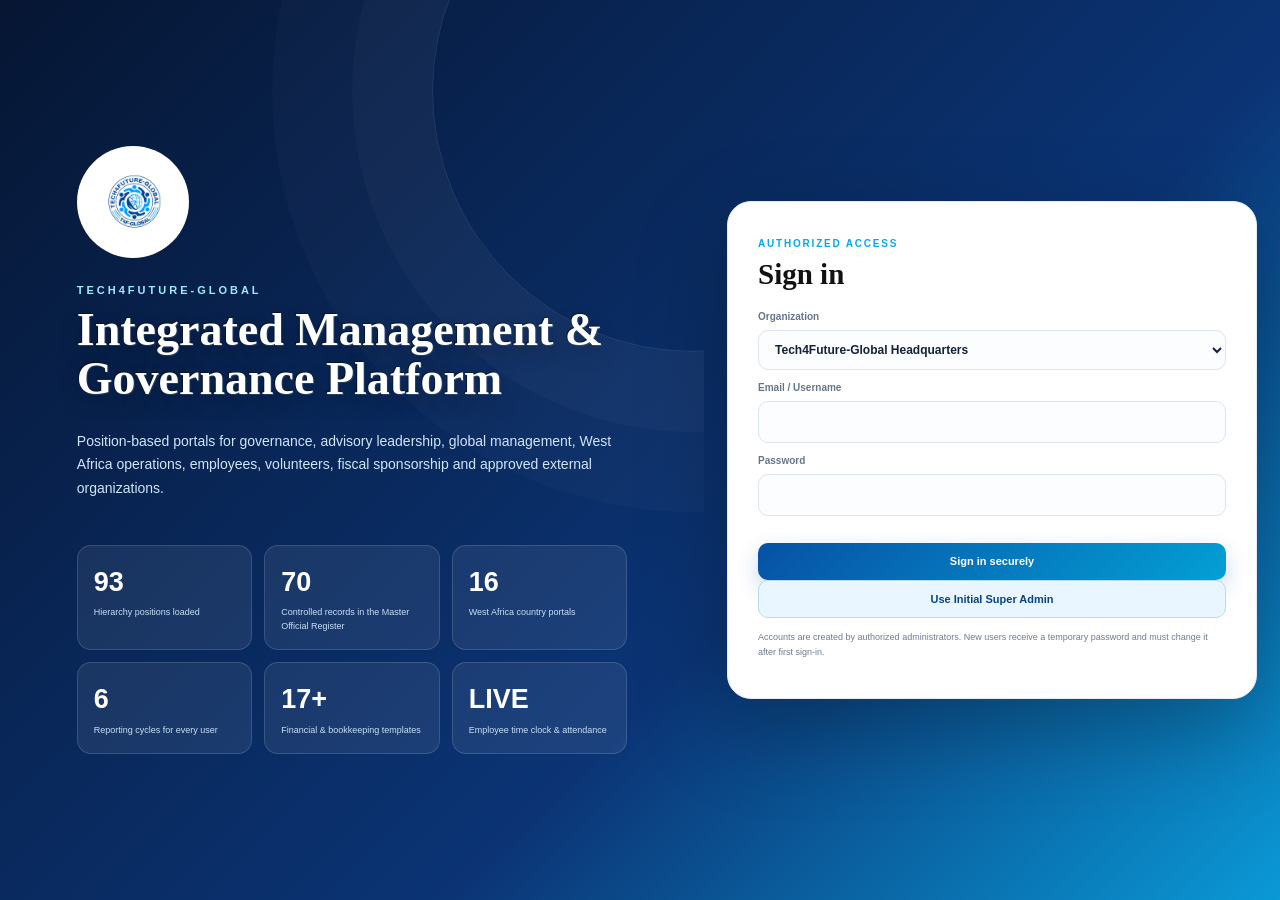
==== index.html @ c0409a8e "initial commit" ====
<!doctype html>
<html lang="en">
<head>
<meta charset="utf-8">
<meta name="viewport" content="width=device-width,initial-scale=1">
<title>Tech4Future-Global Management System V12</title>
<link rel="stylesheet" href="styles.css">
</head>
<body>
<section id="setupScreen" class="setup-screen hidden">
  <div class="setup-brand">
    <img src="assets/t4f-global-logo.jpg" alt="Tech4Future-Global logo">
    <span>TECH4FUTURE-GLOBAL</span>
    <h1>Management Platform Setup</h1>
    <p>Create the first Platform Super Administrator. No demo users, passwords, donors, sponsors, partners, board members, advisors, or employee records are preloaded.</p>
  </div>
  <form id="setupForm" class="setup-card">
    <span class="eyebrow">FIRST-TIME SECURE SETUP</span>
    <h2>Create Platform Super Administrator</h2>
    <label>Full name<input id="setupName" required></label>
    <label>Email address<input id="setupEmail" type="email" required></label>
    <label>Assigned hierarchy position<select id="setupPosition" required></select></label>
    <label>Initial password<input id="setupPassword" type="password" minlength="8" maxlength="8" required></label>
    <label>Confirm password<input id="setupConfirm" type="password" minlength="8" maxlength="8" required></label>
    <div id="setupError" class="form-error"></div>
    <button class="btn primary full">Create Platform Administrator</button>
    <small>This local prototype stores credentials in the browser. Production deployment must replace this with server-side authentication, hashed passwords, MFA, secure invitations and audit logging.</small>
  </form>
</section>

<section id="loginScreen" class="login-screen hidden">
  <div class="login-visual">
    <img src="assets/t4f-global-logo.jpg" alt="Tech4Future-Global logo">
    <span>TECH4FUTURE-GLOBAL</span>
    <h1>Integrated Management & Governance Platform</h1>
    <p>Position-based portals for governance, advisory leadership, global management, West Africa operations, employees, volunteers, fiscal sponsorship and approved external organizations.</p>
    <div class="login-features">
      <div><b>93</b><span>Hierarchy positions loaded</span></div>
      <div><b>70</b><span>Controlled records in the Master Official Register</span></div>
      <div><b>16</b><span>West Africa country portals</span></div>
      <div><b>6</b><span>Reporting cycles for every user</span></div>
      <div><b>17+</b><span>Financial & bookkeeping templates</span></div>
      <div><b>LIVE</b><span>Employee time clock & attendance</span></div>
    </div>
  </div>
  <form id="loginForm" class="login-card">
    <span class="eyebrow">AUTHORIZED ACCESS</span>
    <h2>Sign in</h2>
    <label>Organization<select id="loginOrg" required></select></label>
    <label>Email / Username<input id="loginEmail" required autocomplete="username"></label>
    <label>Password<input id="loginPassword" required type="password" autocomplete="current-password"></label>
    <div id="loginError" class="form-error"></div>
    <button class="btn primary full">Sign in securely</button><button class="btn secondary full" type="button" onclick="fillInitialAdminLogin()">Use Initial Super Admin</button>
    <p class="login-help">Accounts are created by authorized administrators. New users receive a temporary password and must change it after first sign-in.</p>
  </form>
</section>

<div id="portalShell" class="portal hidden">
  <aside class="sidebar">
    <div class="sidebar-brand"><img src="assets/t4f-global-logo.jpg"><div><b>T4F-Global</b><span>Management Platform V12</span></div></div>
    <div class="org-session"><span id="orgTypeLabel">ORGANIZATION</span><b id="orgNameLabel"></b><small id="positionLabel"></small></div>
    <nav id="sideNav"></nav>
    <div class="sidebar-profile">
      <div id="sidebarAvatar" class="sidebar-avatar">U</div>
      <div><b id="sidebarName"></b><small id="sidebarEmail"></small></div>
      <button id="logoutBtn">Sign out</button>
    </div>
  </aside>
  <main class="main">
    <header class="topbar">
      <div><span id="pageKicker">PORTAL</span><h1 id="pageTitle">Dashboard</h1></div>
      <div class="top-actions">
        <label id="orgSwitchWrap" class="org-switch hidden">Viewing<select id="orgSwitch"></select></label>
        <label class="search"><span>⌕</span><input id="globalSearch" placeholder="Search portal"></label>
        <button id="profileButton" class="top-profile"><span id="topAvatar">U</span><small>My Profile</small></button>
      </div>
    </header>
    <section id="content" class="content"></section>
  </main>
</div>

<div id="modal" class="modal-backdrop"><div class="modal"><div class="modal-head"><div><span class="eyebrow" id="modalKicker">MANAGEMENT</span><h2 id="modalTitle"></h2></div><button id="modalClose" class="close">×</button></div><div id="modalBody"></div></div></div>
<div id="toast" class="toast"></div>
<script src="hierarchy-data.js"></script>
<script src="api-client.js"></script>
<script src="app.js"></script>
</body>
</html>
---- styles.css ----
:root{--navy:#071a3d;--navy2:#0b2e68;--blue:#0b4fa3;--cyan:#08a7e8;--ink:#13213b;--muted:#6d7b90;--line:#dce5ef;--bg:#f5f8fc;--white:#fff;--green:#147b56;--greenbg:#e9f8f1;--amber:#a86b05;--amberbg:#fff5df;--red:#b53a49;--redbg:#fff0f2;--violet:#6758c9;--violetbg:#f1efff;--shadow:0 18px 55px rgba(7,26,61,.12);--radius:18px}
*{box-sizing:border-box}body{margin:0;min-height:100vh;background:var(--bg);color:var(--ink);font-family:Inter,ui-sans-serif,system-ui,-apple-system,"Segoe UI",Arial,sans-serif}button,input,select,textarea{font:inherit}.hidden{display:none!important}.eyebrow{font-size:10px;font-weight:900;letter-spacing:1.8px;color:var(--cyan)}.btn{border:1px solid var(--line);background:#fff;color:var(--ink);border-radius:10px;padding:10px 14px;font-size:11px;font-weight:800;cursor:pointer}.btn.primary{border:0;color:#fff;background:linear-gradient(135deg,var(--blue),var(--cyan));box-shadow:0 9px 22px rgba(11,79,163,.22)}.btn.secondary{background:#eff9ff;color:var(--blue);border-color:#cbeafa}.btn.danger{background:var(--redbg);color:var(--red);border-color:#ffd8de}.btn.small{padding:7px 9px;font-size:9px}.btn.full{width:100%}.btn:disabled{opacity:.55;cursor:not-allowed}.form-error{min-height:17px;color:var(--red);font-size:10px;font-weight:700}
.setup-screen,.login-screen{min-height:100vh;display:grid;grid-template-columns:1.1fr .9fr;background:linear-gradient(135deg,#061633,#0b3475 62%,#0a99d6)}.setup-brand,.login-visual{padding:7vh 6vw;color:#fff;display:flex;flex-direction:column;justify-content:center;position:relative;overflow:hidden}.setup-brand:after,.login-visual:after{content:"";position:absolute;width:520px;height:520px;border-radius:50%;border:1px solid rgba(255,255,255,.11);right:-250px;top:-170px;box-shadow:0 0 0 80px rgba(255,255,255,.025),0 0 0 160px rgba(255,255,255,.018)}.setup-brand img,.login-visual img{width:112px;height:112px;border-radius:50%;object-fit:cover;background:#fff;border:5px solid rgba(255,255,255,.15);position:relative;z-index:1}.setup-brand>span,.login-visual>span{font-size:11px;letter-spacing:3px;color:#9feaff;font-weight:900;margin-top:24px;position:relative;z-index:1}.setup-brand h1,.login-visual h1{font:700 46px/1.06 Georgia,serif;max-width:760px;margin:8px 0 12px;text-shadow:1px 1px 0 rgba(255,255,255,.12),-1px -1px 0 rgba(0,0,0,.42),0 8px 22px rgba(0,0,0,.22);position:relative;z-index:1}.setup-brand p,.login-visual p{max-width:720px;font-size:14px;line-height:1.7;color:#d1e5fa;position:relative;z-index:1}.setup-card,.login-card{width:min(560px,92%);background:#fff;align-self:center;justify-self:center;border-radius:24px;padding:30px;box-shadow:0 30px 90px rgba(0,0,0,.28);border:1px solid #e4ebf4}.setup-card h2,.login-card h2{font:700 29px Georgia,serif;margin:5px 0 18px}.setup-card label,.login-card label,.form-grid label{display:block;font-size:10px;font-weight:800;color:#66758b;margin:10px 0}.setup-card input,.login-card input,.login-card select,.form-grid input,.form-grid select,.form-grid textarea{display:block;width:100%;margin-top:6px;border:1px solid var(--line);border-radius:10px;padding:11px 12px;background:#fbfdff;outline:0;font-size:12px;color:var(--ink)}.setup-card input:focus,.login-card input:focus,.login-card select:focus,.form-grid input:focus,.form-grid select:focus,.form-grid textarea:focus{border-color:var(--cyan);box-shadow:0 0 0 3px rgba(8,167,232,.1)}.setup-card small,.login-help{display:block;color:var(--muted);font-size:9px;line-height:1.6;margin-top:12px}.login-features{display:grid;grid-template-columns:repeat(3,1fr);gap:12px;max-width:720px;margin-top:30px;position:relative;z-index:1}.login-features div{border:1px solid rgba(255,255,255,.14);background:rgba(255,255,255,.07);border-radius:14px;padding:16px}.login-features b{display:block;font-size:27px}.login-features span{display:block;font-size:9px;color:#c8dff6;margin-top:4px}
.portal{min-height:100vh}.sidebar{position:fixed;inset:0 auto 0 0;width:278px;background:linear-gradient(180deg,#061633,#0b2f6d);color:#fff;padding:18px 14px;display:flex;flex-direction:column;z-index:10}.sidebar-brand{display:flex;align-items:center;gap:11px;padding:2px 7px 15px;border-bottom:1px solid rgba(255,255,255,.11)}.sidebar-brand img{width:46px;height:46px;border-radius:50%;object-fit:cover;background:#fff}.sidebar-brand b{display:block;font:700 18px Georgia,serif}.sidebar-brand span{display:block;font-size:9px;color:#9ab7dc;letter-spacing:1px;margin-top:2px}.org-session{margin:13px 4px 8px;padding:11px;background:rgba(255,255,255,.06);border:1px solid rgba(255,255,255,.09);border-radius:11px}.org-session span{display:block;font-size:8px;letter-spacing:1.5px;color:#8be4ff;font-weight:900}.org-session b{display:block;font-size:12px;margin-top:5px}.org-session small{display:block;font-size:9px;color:#acc3df;margin-top:3px}.nav-group{font-size:8px;letter-spacing:1.4px;color:#7291b8;margin:14px 9px 5px;font-weight:900}.nav-item{display:flex;align-items:center;gap:9px;width:100%;border:0;background:transparent;color:#c8d8eb;padding:9px 10px;border-radius:10px;text-align:left;font-size:11px;margin:2px 0;cursor:pointer}.nav-item:hover{background:rgba(255,255,255,.06);color:#fff}.nav-item.selected{background:linear-gradient(90deg,rgba(8,167,232,.27),rgba(255,255,255,.06));color:#fff;box-shadow:inset 3px 0 0 var(--cyan)}.nav-icon{width:24px;height:24px;display:grid;place-items:center;border-radius:8px;background:rgba(255,255,255,.06)}#sideNav{overflow:auto;padding-right:2px}.sidebar-profile{margin-top:auto;border-top:1px solid rgba(255,255,255,.11);padding:13px 5px 0;display:grid;grid-template-columns:36px 1fr;gap:8px;align-items:center}.sidebar-avatar{width:36px;height:36px;border-radius:10px;background:#fff;color:var(--blue);display:grid;place-items:center;font-weight:900;font-size:10px;background-size:cover;background-position:center}.sidebar-profile b{display:block;font-size:10px}.sidebar-profile small{display:block;font-size:8px;color:#8facd0;white-space:nowrap;overflow:hidden;text-overflow:ellipsis;max-width:160px}.sidebar-profile button{grid-column:1/-1;border:1px solid rgba(255,255,255,.12);background:rgba(255,255,255,.05);color:#c8d9ed;border-radius:9px;padding:8px;font-size:9px;font-weight:800;cursor:pointer}.main{margin-left:278px;min-height:100vh}.topbar{height:74px;position:sticky;top:0;z-index:8;background:rgba(255,255,255,.94);backdrop-filter:blur(12px);border-bottom:1px solid var(--line);display:flex;align-items:center;justify-content:space-between;padding:0 30px}.topbar>div>span{display:block;font-size:9px;letter-spacing:1.7px;font-weight:900;color:var(--cyan)}.topbar h1{font:700 20px Georgia,serif;margin:3px 0 0}.top-actions{display:flex;align-items:center;gap:9px}.org-switch{display:flex;align-items:center;gap:6px;font-size:9px;color:var(--muted);font-weight:800}.org-switch select{border:1px solid var(--line);border-radius:9px;padding:8px;background:#fff;font-size:10px;max-width:210px}.search{display:flex;align-items:center;gap:7px;border:1px solid var(--line);background:#f6f9fc;border-radius:9px;padding:8px 10px;width:230px}.search input{border:0;outline:0;background:transparent;width:100%;font-size:10px}.top-profile{display:flex;align-items:center;gap:7px;border:1px solid var(--line);background:#fff;border-radius:10px;padding:5px 8px;cursor:pointer}.top-profile span{width:28px;height:28px;border-radius:8px;background:var(--navy);color:#fff;display:grid;place-items:center;background-size:cover;background-position:center;font-size:9px;font-weight:900}.top-profile small{font-size:8px;color:var(--muted)}.content{padding:28px 32px 50px}.banner{position:relative;overflow:hidden;border-radius:22px;background:linear-gradient(135deg,#071a3d,#0b4fa3 68%,#08a7e8);color:#fff;padding:28px 30px;box-shadow:var(--shadow)}.banner:after{content:"";position:absolute;width:310px;height:310px;border:1px solid rgba(255,255,255,.11);border-radius:50%;right:-120px;top:-140px;box-shadow:0 0 0 55px rgba(255,255,255,.024),0 0 0 110px rgba(255,255,255,.018)}.banner .eyebrow{color:#a4ecff}.banner h2{font:700 31px Georgia,serif;margin:5px 0 7px;text-shadow:1px 1px 0 rgba(255,255,255,.12),-1px -1px 0 rgba(0,0,0,.4),0 8px 20px rgba(0,0,0,.24)}.banner p{font-size:11px;line-height:1.7;color:#c8def6;max-width:820px;margin:0}.banner-actions{display:flex;gap:8px;margin-top:15px;position:relative;z-index:1}.banner .btn.secondary{background:rgba(255,255,255,.12);border-color:rgba(255,255,255,.2);color:#fff}.kpis{display:grid;grid-template-columns:repeat(4,1fr);gap:14px;margin-top:17px}.card{background:#fff;border:1px solid var(--line);border-radius:var(--radius);box-shadow:0 8px 28px rgba(7,26,61,.045)}.kpi{padding:18px;overflow:hidden;position:relative}.kpi:after{content:"";position:absolute;width:78px;height:78px;border-radius:50%;right:-25px;top:-25px;background:#edf9ff}.kpi span{font-size:8px;color:var(--muted);font-weight:900;letter-spacing:.8px}.kpi strong{display:block;font-size:28px;margin:7px 0 4px}.kpi small{font-size:9px;color:var(--green)}.section-head{display:flex;justify-content:space-between;align-items:end;margin:25px 0 13px}.section-head h3{font:700 22px Georgia,serif;margin:2px 0 0;text-shadow:1px 1px 0 #fff,-1px -1px 0 rgba(0,0,0,.06),0 3px 11px rgba(7,26,61,.1)}.section-head p{font-size:10px;color:var(--muted);margin:5px 0 0}.panel{padding:18px}.grid-2{display:grid;grid-template-columns:1.2fr .8fr;gap:16px}.grid-3{display:grid;grid-template-columns:repeat(3,1fr);gap:14px}.cards{display:grid;grid-template-columns:repeat(3,1fr);gap:14px}.mini-card{padding:17px}.mini-card h4{font:700 15px Georgia,serif;margin:0 0 6px}.mini-card p{font-size:9px;line-height:1.6;color:var(--muted);margin:0}.mini-card strong{display:block;color:var(--blue);font-size:22px;margin-top:12px}.iconbox{width:35px;height:35px;border-radius:10px;background:#edf9ff;color:var(--blue);display:grid;place-items:center;font-weight:900;margin-bottom:12px}.notice{border-radius:15px;padding:17px;background:linear-gradient(135deg,#071a3d,#0b4fa3);color:#fff}.notice h4{font:700 16px Georgia,serif;margin:0 0 6px}.notice p{font-size:9px;line-height:1.7;color:#c8dff6;margin:0}.table-wrap{overflow:auto}.data-table{width:100%;border-collapse:collapse;font-size:10px}.data-table th{text-align:left;padding:9px 10px;border-bottom:1px solid var(--line);font-size:8px;letter-spacing:1px;color:#728197;text-transform:uppercase;white-space:nowrap}.data-table td{padding:11px 10px;border-bottom:1px solid #edf1f5;vertical-align:middle}.data-table tr:hover td{background:#fbfdff}.person{display:flex;align-items:center;gap:8px;min-width:190px}.avatar{width:32px;height:32px;border-radius:9px;background:#eaf8ff;color:var(--blue);display:grid;place-items:center;font-size:9px;font-weight:900;background-size:cover;background-position:center}.person b{display:block;font-size:10px}.person small{display:block;font-size:8px;color:var(--muted);margin-top:2px}.status{display:inline-block;padding:5px 7px;border-radius:7px;font-size:8px;font-weight:900;text-transform:uppercase}.status.active,.status.approved,.status.uploaded{background:var(--greenbg);color:var(--green)}.status.pending,.status.awaiting-upload,.status.planned,.status.pending-invitation{background:var(--amberbg);color:var(--amber)}.status.restricted,.status.review{background:var(--violetbg);color:var(--violet)}.status.denied,.status.inactive{background:var(--redbg);color:var(--red)}.scope-pill{display:inline-block;background:#edf7ff;color:var(--blue);border-radius:7px;padding:5px 7px;font-size:8px;font-weight:800}.country-grid{display:grid;grid-template-columns:repeat(4,1fr);gap:11px}.country-card{padding:14px}.country-card h4{font:700 13px Georgia,serif;margin:0}.country-card p{font-size:8px;color:var(--muted);margin:5px 0 10px}.country-card .foot{display:flex;justify-content:space-between;align-items:center;border-top:1px solid #edf1f5;padding-top:9px;font-size:8px;color:var(--muted)}.profile-header{display:grid;grid-template-columns:150px 1fr;gap:20px;align-items:start}.profile-photo{width:150px;height:150px;border-radius:20px;background:#edf5fb;display:grid;place-items:center;font-size:44px;color:var(--blue);font-weight:900;background-size:cover;background-position:center;border:1px solid var(--line)}.profile-meta h3{font:700 25px Georgia,serif;margin:0}.profile-meta p{font-size:10px;color:var(--muted);line-height:1.6}.profile-tags{display:flex;flex-wrap:wrap;gap:6px;margin-top:10px}.info-grid{display:grid;grid-template-columns:repeat(2,1fr);gap:10px}.info-item{padding:11px;border:1px solid var(--line);border-radius:10px;background:#fbfdff}.info-item span{display:block;font-size:8px;color:var(--muted);font-weight:800;text-transform:uppercase;letter-spacing:.8px}.info-item b{display:block;font-size:10px;margin-top:4px}.tor-section{padding:15px;border:1px solid var(--line);border-radius:12px;margin-top:10px}.tor-section h4{font:700 14px Georgia,serif;margin:0 0 8px}.tor-section p,.tor-section li{font-size:9px;line-height:1.65;color:#43536a}.tor-section ul{margin:0;padding-left:17px}.doc-groups{display:grid;gap:14px}.doc-group{padding:0;overflow:hidden}.doc-group-head{padding:13px 16px;background:#f8fafc;border-bottom:1px solid var(--line);display:flex;justify-content:space-between;align-items:center}.doc-group-head h4{font:700 15px Georgia,serif;margin:0}.doc-row{display:grid;grid-template-columns:70px 1fr 100px 90px 220px;gap:10px;align-items:center;padding:11px 15px;border-bottom:1px solid #edf1f5;font-size:9px}.doc-row:last-child{border-bottom:0}.doc-row .doc-name b{display:block;font-size:10px}.doc-row .doc-name small{display:block;color:var(--muted);margin-top:3px}.doc-actions{display:flex;gap:5px;justify-content:flex-end;flex-wrap:wrap}.request-item{display:grid;grid-template-columns:100px 1fr 140px 110px 220px;gap:10px;align-items:center;padding:11px;border-bottom:1px solid #edf1f5;font-size:9px}.position-browser{display:grid;grid-template-columns:260px 1fr;gap:16px}.position-list{max-height:650px;overflow:auto}.position-list button{width:100%;text-align:left;border:0;background:transparent;border-bottom:1px solid #edf1f5;padding:10px;cursor:pointer;font-size:9px}.position-list button b{display:block;font-size:10px}.position-list button small{color:var(--muted)}.position-list button.selected{background:#eef9ff;color:var(--blue)}.empty{padding:36px;text-align:center;color:var(--muted);font-size:10px}.empty b{display:block;color:var(--ink);font-size:13px;margin-bottom:4px}.profile-directory{display:grid;grid-template-columns:repeat(4,1fr);gap:13px}.profile-card{padding:15px;text-align:center}.profile-card .avatar{width:72px;height:72px;border-radius:18px;margin:0 auto 10px;font-size:18px}.profile-card h4{font:700 14px Georgia,serif;margin:0}.profile-card p{font-size:8px;color:var(--muted);min-height:26px}.profile-card small{display:block;font-size:8px;color:var(--blue)}.form-grid{padding:21px;display:grid;grid-template-columns:1fr 1fr;gap:11px}.form-grid .full{grid-column:1/-1}.form-actions{grid-column:1/-1;display:flex;justify-content:flex-end;gap:8px;margin-top:5px}.credential-box{grid-column:1/-1;border:1px solid #bfe7f7;background:#effaff;border-radius:11px;padding:12px;font-size:9px;line-height:1.6}.modal-backdrop{display:none;position:fixed;inset:0;background:rgba(2,13,31,.66);backdrop-filter:blur(6px);z-index:30;align-items:center;justify-content:center}.modal-backdrop.show{display:flex}.modal{width:min(760px,94vw);max-height:90vh;overflow:auto;background:#fff;border-radius:20px;box-shadow:0 30px 100px rgba(0,0,0,.3)}.modal-head{padding:19px 21px;border-bottom:1px solid var(--line);display:flex;justify-content:space-between}.modal-head h2{font:700 22px Georgia,serif;margin:4px 0 0}.close{border:0;background:#f1f4f8;width:34px;height:34px;border-radius:9px;font-size:20px;cursor:pointer}.toast{position:fixed;right:22px;bottom:22px;background:#071a3d;color:#fff;border-radius:11px;padding:12px 15px;font-size:10px;box-shadow:var(--shadow);z-index:40;opacity:0;transform:translateY(10px);transition:.2s;pointer-events:none}.toast.show{opacity:1;transform:none}.callout{border:1px dashed #aad9eb;background:#f2fbff;color:#266079;border-radius:11px;padding:11px 13px;font-size:9px;line-height:1.6;margin-top:14px}.progress{height:7px;border-radius:8px;background:#edf1f6;overflow:hidden}.progress i{display:block;height:100%;background:linear-gradient(90deg,var(--cyan),var(--blue))}
@media(max-width:1180px){.sidebar{width:235px}.main{margin-left:235px}.kpis{grid-template-columns:repeat(2,1fr)}.country-grid,.profile-directory{grid-template-columns:repeat(3,1fr)}.search{display:none}.setup-screen,.login-screen{grid-template-columns:1fr}.setup-brand,.login-visual{padding:45px}.setup-card,.login-card{margin:30px auto}.setup-brand h1,.login-visual h1{font-size:36px}}
@media(max-width:820px){.sidebar{position:relative;width:100%;height:auto}.main{margin-left:0}.sidebar #sideNav{display:grid;grid-template-columns:1fr 1fr;max-height:280px}.sidebar-profile{display:none}.topbar{padding:0 15px}.content{padding:18px}.grid-2,.grid-3,.cards,.position-browser{grid-template-columns:1fr}.country-grid,.profile-directory{grid-template-columns:1fr 1fr}.doc-row,.request-item{grid-template-columns:1fr}.doc-actions{justify-content:flex-start}.form-grid{grid-template-columns:1fr}.form-grid .full,.form-actions,.credential-box{grid-column:auto}.profile-header{grid-template-columns:1fr}.profile-photo{width:120px;height:120px}.org-switch{display:none!important}}
@media(max-width:520px){.kpis,.country-grid,.profile-directory,.login-features{grid-template-columns:1fr}.setup-brand h1,.login-visual h1{font-size:29px}}

/* ===== V4 operational design system ===== */
:root{--teal:#0ca6a6;--gold:#d9a51e;--deep:#04142f;--soft:#eef8ff;--glass:rgba(255,255,255,.78)}
.topbar{-webkit-backdrop-filter:blur(12px)}
.banner{isolation:isolate;background:
 radial-gradient(circle at 88% 20%,rgba(111,221,255,.25),transparent 28%),
 linear-gradient(135deg,#061633 0%,#0a377d 54%,#079fdc 100%)}
.banner:before{content:"";position:absolute;inset:0;background-image:linear-gradient(rgba(255,255,255,.025) 1px,transparent 1px),linear-gradient(90deg,rgba(255,255,255,.025) 1px,transparent 1px);background-size:28px 28px;z-index:-1}
.card{transition:transform .18s ease,box-shadow .18s ease,border-color .18s ease}.card:hover{border-color:#c8d9e8;box-shadow:0 12px 34px rgba(7,26,61,.075)}
.status.draft,.status.not-started{background:#eef2f7;color:#58677c}.status.posted,.status.paid,.status.complete,.status.completed,.status.received{background:var(--greenbg);color:var(--green)}.status.pending-approval,.status.in-progress{background:var(--amberbg);color:var(--amber)}.status.blocked,.status.void{background:var(--redbg);color:var(--red)}
.control-team{display:grid;grid-template-columns:1fr 1fr auto;gap:13px;align-items:center}.control-team>div{padding:14px;border:1px solid var(--line);border-radius:13px;background:linear-gradient(180deg,#fbfdff,#f3f9fd)}.control-team span{display:block;font-size:8px;letter-spacing:1px;color:var(--muted);font-weight:900}.control-team strong{display:block;font-size:30px;color:var(--blue);margin:5px 0}.control-team small{font-size:8px;color:var(--muted)}
.country-card-top{display:flex;align-items:flex-start;justify-content:space-between;gap:8px}.country-control-mini{display:grid;grid-template-columns:1fr 1fr;gap:7px;margin:10px 0}.country-control-mini span{padding:8px;border:1px solid var(--line);border-radius:8px;background:#f9fcff;font-size:8px;color:var(--muted)}.country-control-mini b{color:var(--blue);float:right}
.report-period-grid{display:grid;grid-template-columns:repeat(6,1fr);gap:11px;margin-top:17px}.report-period{padding:16px;position:relative;overflow:hidden}.report-period:after{content:"";position:absolute;width:70px;height:70px;border-radius:50%;right:-25px;top:-27px;background:linear-gradient(135deg,#e8f8ff,#f6fbff)}.report-period span{display:block;font-size:8px;letter-spacing:1px;color:var(--muted);font-weight:900;position:relative;z-index:1}.report-period strong{display:block;font-size:29px;color:var(--blue);margin:6px 0;position:relative;z-index:1}.report-period small{font-size:8px;color:var(--muted);position:relative;z-index:1}.report-narrative{padding:17px;border:1px solid var(--line);border-radius:12px;background:#fbfdff;line-height:1.8;font-size:11px;color:#34455f}
.clock-shell{display:grid;grid-template-columns:1.15fr .85fr auto;gap:16px;align-items:center;background:linear-gradient(135deg,#061633,#0b4fa3 65%,#08a7e8);border-radius:20px;padding:20px 22px;color:#fff;box-shadow:0 18px 48px rgba(7,26,61,.18);position:relative;overflow:hidden}.clock-shell:after{content:"";position:absolute;width:220px;height:220px;border-radius:50%;border:1px solid rgba(255,255,255,.12);right:-90px;top:-110px;box-shadow:0 0 0 45px rgba(255,255,255,.025),0 0 0 90px rgba(255,255,255,.018)}.clock-face{position:relative;z-index:1}.clock-face span{display:block;font:700 36px Georgia,serif;letter-spacing:1px;text-shadow:0 8px 20px rgba(0,0,0,.22)}.clock-face small{display:block;color:#bfe2fb;font-size:10px;margin-top:5px}.clock-status{position:relative;z-index:1;padding-left:18px;border-left:1px solid rgba(255,255,255,.16)}.clock-status strong{display:block;font-size:25px;margin:8px 0 2px}.clock-status small{font-size:9px;color:#bfe2fb}.clock-status .status{background:rgba(255,255,255,.16);color:#fff}.clock-actions{position:relative;z-index:1}.clock-button{min-width:135px;padding:13px 16px!important;font-size:11px!important}.clock-shell .btn.danger{background:#fff0f2;color:#9d2132;border:0}
.project-board{display:grid;grid-template-columns:repeat(2,1fr);gap:16px;margin-top:17px}.project-card{padding:19px}.project-card-head{display:flex;justify-content:space-between;gap:12px}.project-card-head h4{font:700 18px Georgia,serif;margin:4px 0}.project-card-head p{font-size:9px;color:var(--muted);margin:0}.project-metrics{display:grid;grid-template-columns:repeat(4,1fr);gap:8px;margin:16px 0}.project-metrics div{padding:10px;border:1px solid var(--line);border-radius:10px;background:#fbfdff}.project-metrics span{display:block;font-size:7px;color:var(--muted);font-weight:900;text-transform:uppercase}.project-metrics b{display:block;font-size:10px;margin-top:4px}.task-list{margin-top:12px;display:grid;gap:6px}.task-list>div{display:flex;align-items:center;justify-content:space-between;gap:9px;border-top:1px solid #edf1f5;padding-top:7px;font-size:9px}.task-list small{font-size:9px;color:var(--muted)}.project-actions{display:flex;gap:7px;justify-content:flex-end;margin-top:13px}
.finance-type-grid{display:grid;grid-template-columns:repeat(4,1fr);gap:11px;padding:22px}.finance-type-card{border:1px solid var(--line);background:linear-gradient(180deg,#fff,#f7fbff);border-radius:14px;padding:17px;text-align:left;color:var(--ink);cursor:pointer;transition:.18s}.finance-type-card:hover{transform:translateY(-2px);border-color:#9fd9f1;box-shadow:0 12px 25px rgba(7,26,61,.08)}.finance-type-card span{width:34px;height:34px;border-radius:10px;display:grid;place-items:center;background:#e9f8ff;color:var(--blue);font-weight:900}.finance-type-card b{display:block;font:700 14px Georgia,serif;margin:10px 0 4px}.finance-type-card small{font-size:8px;color:var(--muted)}
.document-preview{padding:21px}.doc-preview-head{display:flex;justify-content:space-between;gap:12px;align-items:end;border-bottom:3px solid var(--blue);padding-bottom:12px;margin-bottom:15px}.doc-preview-head span{font-size:8px;letter-spacing:2px;color:var(--cyan);font-weight:900}.doc-preview-head h3{font:700 22px Georgia,serif;margin:3px 0 0}.doc-preview-head>b{font-size:11px}.finance-amount{font-size:40px;font-weight:900;color:var(--blue);letter-spacing:-1px;margin:18px 0}.finance-coding{display:flex;flex-wrap:wrap;gap:8px;margin-top:13px}.finance-coding span{padding:8px 10px;border-radius:8px;background:#eef8ff;color:var(--blue);font-size:8px;font-weight:800}
.budget-grid{display:grid;grid-template-columns:repeat(2,1fr);gap:15px;margin-top:17px}.budget-card{padding:18px}.budget-head{display:flex;justify-content:space-between;gap:10px}.budget-head h4{font:700 17px Georgia,serif;margin:4px 0}.budget-head p{font-size:8px;color:var(--muted);margin:0}.budget-stats{display:grid;grid-template-columns:repeat(4,1fr);gap:8px;margin:15px 0}.budget-stats div{border:1px solid var(--line);border-radius:10px;padding:10px;background:#fbfdff}.budget-stats span{display:block;font-size:7px;color:var(--muted);font-weight:900;text-transform:uppercase}.budget-stats b{display:block;font-size:10px;margin-top:4px;color:var(--ink)}
.data-table td .btn{white-space:nowrap}
@media(max-width:1350px){.report-period-grid{grid-template-columns:repeat(3,1fr)}.project-metrics,.budget-stats{grid-template-columns:repeat(2,1fr)}.finance-type-grid{grid-template-columns:repeat(3,1fr)}}
@media(max-width:980px){.clock-shell{grid-template-columns:1fr 1fr}.clock-actions{grid-column:1/-1}.project-board,.budget-grid{grid-template-columns:1fr}.control-team{grid-template-columns:1fr 1fr}.control-team>button{grid-column:1/-1}.finance-type-grid{grid-template-columns:repeat(2,1fr)}}
@media(max-width:620px){.report-period-grid{grid-template-columns:1fr 1fr}.clock-shell{grid-template-columns:1fr}.clock-status{border-left:0;border-top:1px solid rgba(255,255,255,.16);padding:12px 0 0}.project-metrics,.budget-stats{grid-template-columns:1fr 1fr}.finance-type-grid{grid-template-columns:1fr}.control-team{grid-template-columns:1fr}.country-control-mini{grid-template-columns:1fr}}
@media print{.sidebar,.topbar,.banner-actions,.btn,.toast,.modal-backdrop{display:none!important}.main{margin:0!important}.content{padding:0!important}.card{box-shadow:none!important;break-inside:avoid}.banner{color:#000;background:#fff;box-shadow:none;border:1px solid #ddd}.banner p{color:#333}}

/* V5 — official controlled-library review/edit workflow */
.library-control-banner{display:grid;grid-template-columns:1fr 1fr;gap:12px;margin-top:17px}.library-control-banner>div{background:linear-gradient(135deg,#eef9ff,#fff);border:1px solid #cfe9f6;border-radius:14px;padding:15px}.library-control-banner span{display:block;font-size:8px;letter-spacing:1.4px;color:var(--cyan);font-weight:900}.library-control-banner b{display:block;font:700 15px Georgia,serif;color:var(--blue);margin:4px 0}.library-control-banner small{font-size:8px;color:var(--muted);line-height:1.5}.doc-group-head>div{min-width:0}.doc-group-head .domain-code{display:inline-block;background:#e9f7ff;color:var(--blue);border-radius:7px;padding:4px 7px;font-size:8px;font-weight:900;margin-bottom:4px}.doc-group-head small{display:block;color:var(--muted);font-size:8px;margin-top:3px;max-width:780px}.doc-row{grid-template-columns:125px minmax(300px,1fr) 135px 160px minmax(260px,auto)}.doc-id{color:var(--blue);font-size:9px}.status.working-draft{background:#eef8ff;color:var(--blue)}.status.under-review,.status.reviewed{background:#f1efff;color:var(--violet)}.status.changes-required{background:var(--redbg);color:var(--red)}.status.awaiting-approval,.status.approved-pending-publication{background:var(--amberbg);color:var(--amber)}.status.published{background:var(--greenbg);color:var(--green)}.document-review{padding:20px}.review-meta{display:grid;grid-template-columns:repeat(3,1fr);gap:8px}.review-meta>div{border:1px solid var(--line);border-radius:10px;background:#fbfdff;padding:10px}.review-meta span{display:block;color:var(--muted);font-size:7px;letter-spacing:1px;font-weight:900}.review-meta b{display:block;font-size:9px;margin-top:4px}.review-actions{display:flex;gap:7px;margin:12px 0}.review-columns{align-items:start}.review-form{display:grid;gap:10px;border:1px solid var(--line);border-radius:12px;padding:13px;background:#fbfdff}.review-form label{font-size:8px;font-weight:900;color:var(--muted)}.review-form select,.review-form textarea{display:block;width:100%;margin-top:5px;border:1px solid var(--line);border-radius:9px;padding:9px;background:#fff;font-size:9px}.subhead{font:700 14px Georgia,serif;margin:12px 0 8px}.review-history,.version-history{max-height:260px;overflow:auto;border:1px solid var(--line);border-radius:12px}.history-item{padding:10px;border-bottom:1px solid #edf1f5}.history-item:last-child{border-bottom:0}.history-item span{display:inline-block;background:#eef8ff;color:var(--blue);border-radius:6px;padding:4px 6px;font-size:7px;font-weight:900}.history-item b{display:block;font-size:9px;margin-top:5px}.history-item small{display:block;color:var(--muted);font-size:7px;margin-top:2px}.history-item p{font-size:8px;line-height:1.5;margin:6px 0 0;color:#405269}.review-timeline{display:grid;grid-template-columns:repeat(5,1fr);gap:8px}.review-timeline div{text-align:center;border:1px solid var(--line);border-radius:10px;padding:10px;background:#fbfdff}.review-timeline b{display:grid;place-items:center;margin:0 auto 5px;width:24px;height:24px;border-radius:50%;background:var(--blue);color:#fff;font-size:9px}.review-timeline span{font-size:8px;font-weight:800}
@media(max-width:900px){.library-control-banner,.review-meta,.review-timeline{grid-template-columns:1fr}.doc-row{grid-template-columns:1fr}}


/* ================================================================
   V6 — Detailed attendance, global reporting, RBM projects,
   controlled governance workflow, leadership directory & AI center
   ================================================================ */
.clock-v6{margin-top:16px;display:grid;grid-template-columns:1.15fr 1.35fr .9fr 1.2fr;gap:12px;align-items:center;background:linear-gradient(135deg,#071b40,#0a3d83 62%,#03a6df);color:#fff;border-radius:22px;padding:18px;box-shadow:0 22px 60px rgba(7,27,64,.2)}
.clock-person{display:flex;align-items:center;gap:12px}.clock-person span{display:block;font-size:8px;letter-spacing:1.3px;color:#9de9ff;font-weight:900}.clock-person b{display:block;font:700 15px Georgia,serif}.clock-person small{display:block;color:#bfd8f3;font-size:9px;margin-top:3px}
.clock-photo,.attendance-photo,.request-photo,.director-photo{background-size:cover;background-position:center;border:3px solid rgba(255,255,255,.8);box-shadow:0 8px 20px rgba(0,0,0,.12)}
.clock-photo{width:60px;height:60px;border-radius:16px;display:grid;place-items:center;background-color:#fff;color:#0b4fa3;font-weight:900}
.clock-face span{display:block;font-size:25px;font-weight:900}.clock-face small,.clock-face em{display:block;font-size:9px;color:#d4e7fa;margin-top:4px;font-style:normal}
.clock-status strong{display:block;font-size:26px;margin:7px 0 2px}.clock-status small{font-size:8px;color:#c7dcf3}
.clock-actions{display:grid;grid-template-columns:1fr 1fr;gap:7px}.clock-actions .clock-button{min-height:43px}
.gps-disclosure{margin-top:8px;font-size:8px;color:#6d7b90;border:1px dashed #bdd9e8;background:#f4fbff;padding:9px 11px;border-radius:10px}
.attendance-list{display:grid;gap:12px}.attendance-card{border:1px solid #dce5ef;border-radius:16px;padding:14px;background:linear-gradient(180deg,#fff,#fbfdff)}
.attendance-person{display:grid;grid-template-columns:45px 1fr auto;gap:10px;align-items:center}.attendance-photo{width:45px;height:45px;border-radius:12px;display:grid;place-items:center;background-color:#e9f7ff;color:#0b4fa3;font-weight:900}.attendance-person b{font-size:11px}.attendance-person small{display:block;font-size:8px;color:#728097;margin-top:2px}
.attendance-date{display:flex;gap:10px;flex-wrap:wrap;margin:11px 0;padding:9px;border-radius:9px;background:#f3f7fb;font-size:9px}.attendance-date b{color:#0b4fa3}.attendance-date span{color:#64748b}
.attendance-events{display:grid;grid-template-columns:repeat(4,1fr);gap:8px}.attendance-events>div{border:1px solid #e4ebf2;border-radius:10px;padding:10px}.attendance-events span{display:block;font-size:7px;letter-spacing:1px;color:#78889b;font-weight:900}.attendance-events b{display:block;margin:4px 0;font-size:12px}.attendance-events small{font-size:7px}
.break-history{margin-top:9px}.break-line{display:grid;grid-template-columns:70px 1fr 1fr 1.3fr;gap:7px;border-top:1px solid #edf1f5;padding:8px 0;font-size:8px}.break-line span{color:#68778a}
.map-link{color:#0b69af;text-decoration:none;font-size:8px;font-weight:800}.geo-accuracy,.geo-unavailable{display:inline-block;font-size:7px;color:#8492a4;margin-left:4px}

.request-ledger{display:grid;gap:10px}.request-v6{display:grid;grid-template-columns:52px minmax(260px,1.3fr) minmax(230px,.8fr) auto;gap:12px;align-items:center;padding:12px;border:1px solid #e1e8f0;border-radius:13px;background:#fff}.request-photo{width:50px;height:50px;border-radius:13px;display:grid;place-items:center;background-color:#eaf8ff;color:#0b4fa3;font-weight:900}.request-main b{display:block;font-size:10px;margin:6px 0 3px}.request-main small,.request-main em{display:block;color:#77869a;font-size:8px;font-style:normal;margin-top:3px}.request-decision small{display:block;color:#6f7c8f;font-size:7px;margin-top:4px}

.library-master-grid{margin:16px 0}.workflow-lane{display:grid;grid-template-columns:repeat(10,1fr);gap:5px;margin-top:9px}.workflow-lane>div{position:relative;border:1px solid #dce8f2;background:#fff;border-radius:10px;padding:8px 5px;text-align:center;min-height:62px}.workflow-lane b{display:grid;place-items:center;margin:auto;width:20px;height:20px;border-radius:7px;background:#e9f8ff;color:#0b4fa3;font-size:8px}.workflow-lane span{display:block;font-size:7px;font-weight:800;margin-top:5px;line-height:1.2}.workflow-lane em{display:block;font-size:10px;color:#0b69af;font-style:normal;font-weight:900;margin-top:2px}.v6-doc-row .doc-name small{display:block;margin-top:3px}.v6-timeline{grid-template-columns:repeat(5,1fr)!important;gap:8px;flex-wrap:wrap}

.director-grid{display:grid;grid-template-columns:repeat(3,1fr);gap:14px}.director-card{padding:16px;display:flex;flex-direction:column}.director-head{display:grid;grid-template-columns:64px 1fr auto;gap:11px;align-items:center}.director-photo{width:64px;height:64px;border-radius:16px;display:grid;place-items:center;background-color:#e7f7ff;color:#0b4fa3;font-weight:900;font-size:15px}.director-photo.placeholder{border:1px solid #cae8f7}.director-head h4{margin:3px 0 2px;font:700 15px Georgia,serif}.director-head p{font-size:8px;color:#6b7a8e;margin:0}.director-bio{font-size:9px;line-height:1.6;color:#617085;min-height:58px}.contact-stack{display:grid;gap:5px;background:#f6f9fc;border-radius:10px;padding:10px;font-size:8px;line-height:1.45}.director-card .foot{margin-top:auto;padding-top:10px;display:flex;gap:8px;justify-content:space-between;align-items:center}.director-card .foot small{font-size:7px;color:#7d8a9b;max-width:70%}

.results-chain{display:grid;grid-template-columns:repeat(4,1fr);gap:7px;margin:10px 0}.results-chain>div{border:1px solid #e1e9f0;border-radius:10px;padding:9px;background:#fbfdff}.results-chain span{font-size:7px;color:#0b69af;font-weight:900;letter-spacing:1px}.results-chain p{font-size:8px;color:#536277;line-height:1.45;white-space:pre-line;max-height:80px;overflow:auto}.rbm-detail{font-size:8px;color:#5d6c80;background:#f7f9fc;border-radius:10px;padding:10px;margin:9px 0}.rbm-detail p{margin:5px 0;white-space:pre-line}.rbm-form textarea,.report-form textarea{line-height:1.5}
.ai-grid{display:grid;grid-template-columns:repeat(4,1fr);gap:13px;margin-top:17px}.ai-card{padding:17px;position:relative;overflow:hidden}.ai-card:after{content:"";position:absolute;width:80px;height:80px;border-radius:50%;background:#effaff;right:-28px;top:-28px}.ai-provider-icon{width:42px;height:42px;border-radius:13px;display:grid;place-items:center;background:linear-gradient(135deg,#0b4fa3,#05a9e2);color:#fff;font-weight:900;box-shadow:0 9px 20px rgba(11,79,163,.18)}.ai-card h4{font:700 14px Georgia,serif;margin:10px 0 6px}.ai-card p{font-size:8px;line-height:1.55;color:#67758a;min-height:52px}.ai-use-cases{grid-template-columns:repeat(3,1fr)!important}.check-stack{display:grid;gap:8px;font-size:9px}.check-stack span{border-bottom:1px solid #edf1f5;padding:7px 0}

@media(max-width:1200px){.director-grid{grid-template-columns:repeat(2,1fr)}.workflow-lane{grid-template-columns:repeat(5,1fr)}.clock-v6{grid-template-columns:1fr 1fr}.ai-grid{grid-template-columns:repeat(2,1fr)}}
@media(max-width:760px){.director-grid,.ai-grid,.ai-use-cases,.attendance-events,.results-chain{grid-template-columns:1fr!important}.clock-v6{grid-template-columns:1fr}.workflow-lane{grid-template-columns:repeat(2,1fr)}.request-v6{grid-template-columns:46px 1fr}.request-decision,.request-v6 .doc-actions{grid-column:1/-1}.break-line{grid-template-columns:1fr}.director-head{grid-template-columns:58px 1fr}.director-head>.status{grid-column:1/-1}}


/* =====================================================================
   V7 — active forms, leadership network, UN-style RBM/reporting/finance
   ===================================================================== */
:root{--text-black:#111111;--body-black:#171717;--subtle-black:#2a2a2a}
body{font-size:14px;color:var(--text-black);font-family:"Segoe UI",Aptos,Arial,sans-serif;line-height:1.5}
.main,.content,.card,.panel,.modal-card,.auth-card,input,select,textarea{color:var(--text-black)}
.content p,.content td,.content li,.content label,.modal-card label,.modal-card p{font-size:12px;color:var(--body-black)}
.section-head h3,.panel-head h4,.card h4,.modal-card h2,.title-stack h1{color:#101010}
.data-table{font-size:11px}.data-table td{color:#151515}.data-table th{color:#313131;font-size:9px}
.muted,small{color:#555f6d}.btn{font-size:11px}.banner p{font-size:12px;color:#eaf3ff}.banner h2{font-size:31px}

.clock-v7{margin-top:16px;display:grid;grid-template-columns:1.1fr 1.35fr .9fr 1.25fr;gap:12px;align-items:center;background:linear-gradient(135deg,#061a3b,#0b4fa3 65%,#04a8e8);color:#fff;border-radius:22px;padding:19px;box-shadow:0 22px 60px rgba(7,27,64,.22)}
.clock-v7 .clock-person b,.clock-v7 .clock-face span,.clock-v7 .clock-status strong{color:#fff}.clock-v7 small,.clock-v7 em{color:#e8f4ff}
.request-location{margin-top:8px;padding:7px 9px;border-radius:8px;background:#f2f8fc;font-size:9px;color:#111}.request-location b{display:inline!important}

.hierarchy-network{margin-top:17px;border:1px solid #b8d7f4;border-radius:20px;background:linear-gradient(180deg,#fff,#f7fbff);padding:18px;box-shadow:0 14px 36px rgba(12,65,130,.08)}
.regional-node{width:min(520px,92%);margin:0 auto;display:flex;gap:12px;align-items:center;padding:13px 18px;border-radius:13px;background:linear-gradient(180deg,#0955a8,#063d82);color:#fff;box-shadow:inset 0 0 0 2px rgba(255,255,255,.25),0 8px 22px rgba(4,52,112,.18)}
.regional-node>span{font-size:28px}.regional-node b{display:block;color:#fff;font:700 18px Georgia,serif}.regional-node small{display:block;color:#d8edff;margin-top:4px;font-size:9px}.network-connector{height:22px;width:2px;background:#0878d4;margin:auto}
.country-band{border:2px solid #76b8f1;border-radius:14px;padding:10px;margin-bottom:11px}.country-band h4{font-size:10px;text-align:center;background:#0b4fa3;color:#fff;border-radius:7px;padding:6px;margin:-2px auto 10px;max-width:520px;letter-spacing:.5px}
.network-country-row{display:grid;grid-template-columns:repeat(auto-fit,minmax(118px,1fr));gap:7px}.network-country{border:1px solid #a9d2f6;border-radius:10px;background:#fff;padding:9px 6px;min-height:106px;color:#111;box-shadow:0 4px 10px rgba(7,66,132,.05)}.network-country:hover{border-color:#0b7fd5;transform:translateY(-2px)}.network-country .flag{display:block;font-size:26px}.network-country b{display:block;font-size:10px;margin:4px 0;color:#111}.network-country small{display:block;font-size:8px;color:#1e4f82;line-height:1.3}.network-country em{display:block;font-size:7px;color:#555;font-style:normal;margin-top:4px}
.country-structure-node{margin-top:14px;border:2px solid #8fc4ef;border-radius:14px;padding:12px}.country-structure-node>b{display:block;width:min(380px,90%);margin:-26px auto 10px;text-align:center;background:#06468f;color:#fff;border-radius:10px;padding:7px;font-size:11px}.structure-role-row{display:grid;grid-template-columns:repeat(auto-fit,minmax(150px,1fr));gap:7px}.structure-role-row span{border:1px solid #a9d3f4;border-radius:8px;padding:8px;background:#fff;text-align:center;font-size:9px;font-weight:700;color:#111}
.hierarchy-reference{margin-top:18px;display:grid;grid-template-columns:minmax(320px,52%) 1fr;gap:18px;align-items:center}.hierarchy-reference img{width:100%;border-radius:12px;border:1px solid #c7dbec}.hierarchy-reference h4{font-size:18px;margin:5px 0}.hierarchy-reference p{font-size:11px}
.director-card .contact-stack span{color:#111;font-size:9px}.director-bio{color:#222;font-size:10px}.director-photo.placeholder{font-size:25px}

.workspace-intro{display:grid;grid-template-columns:1fr 1fr;gap:12px;margin:16px 0}.workspace-intro>div{padding:13px 15px;border-radius:12px;border:1px solid #b8d7ef;background:#fff}.workspace-intro b{display:block;font-size:10px;color:#064a95;letter-spacing:1px}.workspace-intro span{font-size:9px;color:#333;line-height:1.5}.project-doc-strip{display:grid;grid-template-columns:repeat(auto-fit,minmax(150px,1fr));gap:6px;margin:10px 0}.project-doc-strip button{border:1px solid #d4e3f0;background:#fafdff;border-radius:9px;padding:8px;text-align:left;color:#111}.project-doc-strip b{display:block;font-size:9px}.project-doc-strip small{display:block;font-size:7px;margin-top:3px}.project-detail-modal p{white-space:pre-wrap}
.report-standard-strip,.finance-standard-strip{display:grid;grid-template-columns:repeat(8,1fr);gap:5px;margin:14px 0}.report-standard-strip span,.finance-standard-strip span{background:#fff;border:1px solid #bad7ed;border-radius:8px;padding:8px;text-align:center;font-size:8px;font-weight:800;color:#111}.report-view section{padding:10px 0;border-bottom:1px solid #e8edf2}.report-view section h4{margin:0 0 5px;color:#0b4fa3}.report-view section p{white-space:normal;line-height:1.6}

.governance-directory{grid-template-columns:repeat(auto-fit,minmax(310px,1fr))}.governance-profile{display:grid;grid-template-columns:80px 1fr;gap:14px;padding:16px}.governance-photo{width:80px;height:80px;border-radius:18px;display:grid;place-items:center;background-color:#e9f6ff;background-size:cover;background-position:center;border:3px solid #fff;box-shadow:0 7px 20px rgba(5,60,125,.12);font-size:18px;font-weight:900;color:#0b4fa3}.gov-profile-body h4{font-size:17px;margin:4px 0;color:#111}.gov-profile-body>b{font-size:10px;color:#0b4fa3}.gov-profile-body p{font-size:9px;line-height:1.55;color:#333}.profile-facts{display:grid;gap:4px}.profile-facts span{font-size:8px;color:#333}.profile-facts span b{display:inline-block;width:83px;color:#111}

.ai-quick-grid{display:grid;grid-template-columns:1fr 1fr;gap:8px}.ai-assist-form .ai-status{padding:9px;border-radius:8px;background:#eff8ff;color:#074c8d;font-size:9px}.ai-card .status.active{background:#e7f7ef;color:#137a55}.ai-card p{color:#222}.ai-card h4{color:#111}

.finance-type-card{color:#111}.finance-type-card b{color:#111}.finance-form input,.finance-form select,.finance-form textarea,.rbm-form input,.rbm-form select,.rbm-form textarea,.report-form input,.report-form select,.report-form textarea{font-size:12px;color:#111;background:#fff}

@media(max-width:1200px){.report-standard-strip,.finance-standard-strip{grid-template-columns:repeat(4,1fr)}.hierarchy-reference{grid-template-columns:1fr}.clock-v7{grid-template-columns:1fr 1fr}}
@media(max-width:760px){.workspace-intro{grid-template-columns:1fr}.report-standard-strip,.finance-standard-strip{grid-template-columns:repeat(2,1fr)}.governance-profile{grid-template-columns:62px 1fr}.governance-photo{width:62px;height:62px}.clock-v7{grid-template-columns:1fr}.ai-quick-grid{grid-template-columns:1fr}}

/* V7 readability refinement */
.main .content,.main .content p,.main .content li,.main .content td,.main .content label,
.modal,.modal p,.modal label,.modal td,.modal li,.form-grid label,
.card,.panel,.data-table td,.director-card,.governance-profile,.project-card,
.report-view,.contact-stack,.workspace-intro,.country-structure-node{color:#111111}
.main .content{font-size:14px}
.main .content p,.modal p{line-height:1.65}
.form-grid label{font-size:11px;color:#111111}
.form-grid input,.form-grid select,.form-grid textarea{font-size:13px;color:#111111}
.data-table td{font-size:11px;line-height:1.45}
.data-table th{font-size:9px;color:#222222}
.section-head p{font-size:11px;color:#333333}
.card p,.panel p{color:#222222}


/* =====================================================================
   V8 — Stakeholder records, invitation workflow, country leadership,
   wide hierarchy reference, readable staff profiles and executive UI
   ===================================================================== */
:root{
  --v8-ink:#0b0b0c;
  --v8-text:#151515;
  --v8-sub:#404854;
  --v8-blue:#0754a6;
  --v8-cyan:#05a9e2;
  --v8-soft:#f5f8fc;
}
body,button,input,select,textarea{
  font-family:"Aptos","Inter","Segoe UI",Arial,sans-serif;
}
.main .content,.main .content p,.main .content li,.main .content td,
.main .content label,.modal,.modal label,.card,.panel{
  color:var(--v8-ink);
}
.main .content{font-size:14px;line-height:1.55}
.main .content h2,.main .content h3,.main .content h4,
.modal h2,.modal h3,.modal h4{
  color:#000;
  letter-spacing:-.015em;
}
.section-head{text-align:left}
.section-head>div{text-align:left}
.section-head h3{font-size:24px}
.section-head p{font-size:11px;color:#333;max-width:900px}
.banner h2{font-size:32px}
.banner p{font-size:12px;line-height:1.7}
.data-table th{text-align:left;font-size:9px;color:#20242b}
.data-table td{text-align:left;font-size:11px;color:#111;line-height:1.48}
.data-table a,.contact-stack a,.profile-facts a,.staff-details-v8 a{color:#0754a6;text-decoration:none;font-weight:700}
.data-table a:hover,.contact-stack a:hover,.profile-facts a:hover,.staff-details-v8 a:hover{text-decoration:underline}
.checkbox-line{display:flex!important;align-items:center;gap:9px;background:#f6f9fc;border:1px solid #e0e8f1;border-radius:10px;padding:10px 12px!important}
.checkbox-line input{width:auto!important;margin:0!important}

/* Organization categorization */
.organization-category-grid{display:grid;grid-template-columns:repeat(3,1fr);gap:14px;margin-top:17px}
.org-category{padding:18px;border-top:4px solid #0b69b7}
.org-category span{display:block;font-size:9px;font-weight:900;letter-spacing:1.25px;color:#46576a}
.org-category strong{display:block;font-size:32px;line-height:1.1;margin:8px 0 5px;color:#072b62}
.org-category small{font-size:10px;color:#566578}

/* Stakeholders */
.stakeholder-overview-grid{display:grid;grid-template-columns:repeat(4,1fr);gap:14px;margin-top:17px}
.stakeholder-summary{padding:18px;text-align:left;position:relative;overflow:hidden}
.stakeholder-summary:before{content:"";position:absolute;right:-30px;top:-30px;width:100px;height:100px;border-radius:50%;background:#eef9ff}
.stakeholder-summary>span{font-size:9px;font-weight:900;letter-spacing:1.2px;color:#52657c}
.stakeholder-summary>strong{display:block;font-size:30px;margin:7px 0;color:#082e68}
.stakeholder-summary>small{font-size:9px;color:#627287}
.stakeholder-income{margin:14px 0 11px;border-top:1px solid #e3eaf1;padding-top:12px}
.stakeholder-income b{display:block;font-size:18px;color:#0b5aa5}
.stakeholder-income em{display:block;font-style:normal;font-size:8px;color:#68778a;margin-top:2px}
.income-strip{display:grid;grid-template-columns:repeat(4,1fr);gap:10px}
.income-strip-card{border:1px solid #dce6f0;border-radius:14px;background:#fff;padding:14px;text-align:left;box-shadow:0 8px 25px rgba(8,42,86,.045)}
.income-strip-card:hover{border-color:#83cdec;transform:translateY(-1px)}
.income-strip-card span{display:block;font-size:9px;font-weight:900;color:#34475c}
.income-strip-card b{display:block;font-size:18px;color:#0754a6;margin:5px 0}
.income-strip-card small{font-size:8px;color:#68778a}

/* Country hierarchy wide view */
.hierarchy-wide{margin:18px 0 22px;padding:12px;overflow:hidden;background:linear-gradient(180deg,#fff,#f7fbff)}
.hierarchy-scroll{overflow-x:auto;border-radius:12px;background:#fff;border:1px solid #dce8f2}
.hierarchy-wide img{
  display:block;
  width:100%;
  min-width:1180px;
  height:auto;
  object-fit:contain;
  image-rendering:auto;
}
.hierarchy-wide figcaption{display:flex;justify-content:space-between;gap:15px;align-items:center;padding:11px 5px 2px;text-align:left}
.hierarchy-wide figcaption b{font-size:13px;color:#071b40}
.hierarchy-wide figcaption span{font-size:9px;color:#5d6e82;text-align:right}
.network-country{text-align:left}
.director-card,.director-card p,.director-card span,.director-card h4{text-align:left}

/* Staff directory readability */
.staff-directory-v8{display:grid;grid-template-columns:repeat(3,minmax(0,1fr));gap:14px}
.staff-card-v8{padding:17px;text-align:left!important;display:flex;flex-direction:column;align-items:stretch!important;min-height:255px}
.staff-card-head{display:grid;grid-template-columns:62px 1fr;gap:12px;align-items:center;text-align:left}
.staff-photo-v8{width:62px!important;height:62px!important;border-radius:16px!important;background-size:cover;background-position:center}
.staff-card-head h4{font-size:15px;margin:0 0 3px;text-align:left}
.staff-card-head p{font-size:10px;font-weight:800;color:#163c6b;margin:0 0 3px;text-align:left}
.staff-card-head small{font-size:8px;color:#69788b;text-align:left}
.staff-details-v8{display:grid;gap:7px;margin:14px 0;text-align:left}
.staff-details-v8 span{display:block;border-top:1px solid #edf1f5;padding-top:6px;font-size:9px;text-align:left}
.staff-details-v8 span b{display:block;font-size:8px;letter-spacing:.55px;text-transform:uppercase;color:#66778c;margin-bottom:2px}
.staff-card-v8 .doc-actions{margin-top:auto;justify-content:flex-start}

/* Governance cards */
.governance-profile,.gov-profile-body,.gov-profile-body p,.gov-profile-body h4,.profile-facts{text-align:left}
.governance-profile .doc-actions{justify-content:flex-start;margin-top:11px}

/* AI history editing */
.history-head{display:flex;justify-content:space-between;align-items:flex-start;gap:12px}
.history-head>div:first-child{min-width:0}
.history-item{text-align:left}
.history-item p{text-align:left;white-space:pre-wrap}
.history-item .doc-actions{flex-shrink:0}

/* Invitations and email */
.email-status-chip{display:inline-block;border-radius:999px;padding:4px 8px;font-size:8px;font-weight:800;background:#eef7ff;color:#0754a6}
.form-actions{justify-content:flex-end}
.btn{font-weight:800}

/* Responsive */
@media(max-width:1200px){
  .stakeholder-overview-grid,.income-strip{grid-template-columns:repeat(2,1fr)}
  .staff-directory-v8{grid-template-columns:repeat(2,1fr)}
}
@media(max-width:800px){
  .organization-category-grid,.stakeholder-overview-grid,.income-strip,.staff-directory-v8{grid-template-columns:1fr}
  .hierarchy-wide figcaption{display:block}
  .hierarchy-wide figcaption span{display:block;text-align:left;margin-top:4px}
  .hierarchy-wide img{min-width:980px}
}


/* =====================================================================
   V9 — High-contrast readability, dashboard action reliability,
   AI file center and database/storage UI
   ===================================================================== */

/* Default working text: black/dark on light surfaces */
.main,.content,.content .card,.content .panel,.content table,.content form,
.modal-card,.modal-card form,.profile-card,.governance-profile,.director-card,
.project-card,.budget-card,.ai-card,.history-item,.ai-file-row,.organization-category-grid,
.stakeholder-summary,.income-strip-card,.db-storage-grid{
  color:#050505;
}
.content p,.content li,.content td,.content label,.content small,
.modal-card p,.modal-card li,.modal-card label,.modal-card small{
  color:#161616;
}
.content h1,.content h2,.content h3,.content h4,.content h5,
.modal-card h1,.modal-card h2,.modal-card h3,.modal-card h4{
  color:#000;
}
.data-table td,.data-table th{text-align:left;color:#080808}
.data-table td{font-size:11.5px}
.data-table th{font-size:9.5px;font-weight:900;background:#f3f6fa}
.form-grid input,.form-grid select,.form-grid textarea,
.auth-card input,.auth-card select{
  color:#050505!important;
  background:#fff!important;
  border-color:#cfd9e4;
}
.form-grid input::placeholder,.form-grid textarea::placeholder{color:#66717e}

/* Dark/colored backgrounds: force readable light text */
.sidebar,.sidebar *,.auth-brand,.auth-brand *,.banner,.banner *,
.notice,.notice *,.clock-v6,.clock-v6 *,.regional-node,.regional-node *,
.session-org,.session-org *{
  color:#fff;
}
.sidebar .nav-group{color:#9fc5ef!important}
.sidebar .nav-item{color:#dbe9f7!important}
.sidebar .nav-item.selected,.sidebar .nav-item:hover{color:#fff!important}
.sidebar small,.auth-brand small,.banner small,.notice small,.clock-v6 small,
.regional-node small{color:#e2eefb!important}
.banner p,.notice p,.auth-brand p,.clock-v6 p{color:#f5f9ff!important}
.banner .eyebrow,.regional-node .eyebrow,.clock-v6 .eyebrow{color:#a8edff!important}
.banner .btn.secondary,.notice .btn.secondary,.clock-v6 .btn.secondary{
  background:rgba(255,255,255,.16)!important;
  color:#fff!important;
  border-color:rgba(255,255,255,.35)!important;
}
.banner .btn.primary,.notice .btn.primary,.clock-v6 .btn.primary{color:#fff!important}

/* Colored status pills with accessible contrast */
.status{font-weight:900;letter-spacing:.25px;border:1px solid transparent}
.status.active,.status.approved,.status.published,.status.complete{
  color:#064429!important;background:#dff6e9!important;border-color:#afe0c6!important;
}
.status.pending,.status.pre-approved,.status.awaiting-pre-approval,.status.awaiting-final-approval{
  color:#694400!important;background:#fff2c9!important;border-color:#ebd18a!important;
}
.status.inactive,.status.denied,.status.changes-required,.status.void{
  color:#7c1523!important;background:#ffe4e8!important;border-color:#f0b7c0!important;
}
.status.draft,.status.working-draft,.status.draft-edit,.status.under-review,.status.reviewed{
  color:#143b77!important;background:#e6f0ff!important;border-color:#bad3fb!important;
}

/* Card metadata */
.muted,.card .muted,.panel .muted{color:#4b5563!important}
.scope-pill{color:#073b78!important;background:#e8f4ff!important;border:1px solid #c3def4}
.eyebrow{font-weight:900}
.card a,.panel a,.modal-card a{color:#064f9f;font-weight:700}

/* Buttons remain readable on every surface */
.btn{color:#111;background:#fff;border-color:#cdd8e4}
.btn.primary{color:#fff!important;background:linear-gradient(135deg,#0751a4,#039fd5)!important}
.btn.secondary{color:#07447f!important;background:#eaf6ff!important;border-color:#b8dcee!important}
.btn.danger{color:#8a1726!important;background:#fff0f2!important;border-color:#f0c3ca!important}
.btn:focus-visible,.nav-item:focus-visible,input:focus-visible,select:focus-visible,textarea:focus-visible{
  outline:3px solid rgba(0,120,190,.28);outline-offset:2px
}

/* AI file library */
.ai-file-row{
  display:grid;
  grid-template-columns:minmax(0,1fr) auto;
  align-items:center;
  gap:14px;
  padding:12px 4px;
  border-bottom:1px solid #e5ebf2;
  text-align:left;
}
.ai-file-row:last-child{border-bottom:0}
.ai-file-row>div:first-child{min-width:0}
.ai-file-row b{display:block;font-size:11px;margin:5px 0 2px;overflow-wrap:anywhere}
.ai-file-row small{display:block;font-size:8px;color:#596879!important}
.ai-file-row .doc-actions{justify-content:flex-end}

/* Database / storage */
.db-storage-grid{margin-top:17px}
.db-status-box{
  display:grid;grid-template-columns:repeat(2,minmax(0,1fr));gap:8px;
  margin:12px 0;padding:12px;border:1px solid #d9e5ef;border-radius:12px;background:#f8fbfe
}
.db-status-box b{grid-column:1/-1;font-size:12px;color:#082d60}
.db-status-box span{font-size:9px;color:#26384c}
.db-token-label{display:block;font-size:10px;font-weight:900;color:#111}
.db-token-label input{width:100%;margin-top:6px;padding:10px;border-radius:9px;border:1px solid #cfd9e4}
.self-test-results{margin-top:12px}
.self-test{padding:12px;border-radius:10px;display:grid;gap:4px}
.self-test b{font-size:11px}
.self-test span{font-size:9px}
.self-test.pass{background:#e6f8ef;border:1px solid #b9e7cd;color:#064429}
.self-test.fail{background:#fff0f2;border:1px solid #f0c3ca;color:#7c1523}

/* Make dense form sections more legible */
.form-grid label{font-size:10.5px;line-height:1.35}
.form-grid input,.form-grid select,.form-grid textarea{font-size:12.5px;line-height:1.45}
.credential-box{color:#153047!important;background:#eef8ff!important;border-color:#bbdded!important}
.credential-box b{color:#073f76!important}
.review-meta>div,.project-metrics>div,.budget-stats>div,.attendance-events>div{
  color:#090909;background:#fff
}

/* Tables and list actions do not collapse text */
.doc-actions{display:flex;gap:5px;flex-wrap:wrap;align-items:center}
.person{min-width:220px}
.person small{overflow-wrap:anywhere}

/* Mobile contrast / readability */
@media(max-width:760px){
  .content{font-size:13px}
  .banner h2{font-size:27px}
  .data-table td{font-size:11px}
  .db-status-box{grid-template-columns:1fr}
  .ai-file-row{grid-template-columns:1fr}
  .ai-file-row .doc-actions{justify-content:flex-start}
}


/* V9 contrast hardening for colored/dark panels */
.banner,.banner h1,.banner h2,.banner h3,.banner h4,.banner h5,.banner p,.banner span,.banner small,.banner b,.banner strong,
.notice,.notice h1,.notice h2,.notice h3,.notice h4,.notice h5,.notice p,.notice span,.notice small,.notice b,.notice strong,
.clock-v6,.clock-v6 h1,.clock-v6 h2,.clock-v6 h3,.clock-v6 h4,.clock-v6 p,.clock-v6 span,.clock-v6 small,.clock-v6 b,.clock-v6 strong,
.clock-v7,.clock-v7 h1,.clock-v7 h2,.clock-v7 h3,.clock-v7 h4,.clock-v7 p,.clock-v7 span,.clock-v7 small,.clock-v7 b,.clock-v7 strong,
.regional-node,.regional-node h1,.regional-node h2,.regional-node h3,.regional-node h4,.regional-node p,.regional-node span,.regional-node small,.regional-node b,.regional-node strong,
.auth-brand,.auth-brand h1,.auth-brand h2,.auth-brand h3,.auth-brand h4,.auth-brand p,.auth-brand span,.auth-brand small,.auth-brand b,.auth-brand strong,
.sidebar,.sidebar h1,.sidebar h2,.sidebar h3,.sidebar h4,.sidebar p,.sidebar span,.sidebar small,.sidebar b,.sidebar strong{
  color:#fff!important;
}
.banner .btn:not(.secondary),.notice .btn:not(.secondary),.clock-v6 .btn:not(.secondary),.clock-v7 .btn:not(.secondary){color:#fff!important}
.banner .status,.notice .status,.clock-v6 .status,.clock-v7 .status{color:inherit}


/* =====================================================================
   V10 — Active actions + automatic attendance reports + Excel exports
   ===================================================================== */
.btn,button,a.btn,[role="button"]{
  pointer-events:auto;
  cursor:pointer;
  touch-action:manipulation;
}
.btn:not([disabled]):active,button:not([disabled]):active{transform:translateY(1px)}
.btn[disabled],button[disabled]{cursor:not-allowed;opacity:.55}

/* Keep all rendered action bars above decorative layers */
.banner-actions,.doc-actions,.form-actions,.project-actions,.clock-actions,.foot{
  position:relative;
  z-index:5;
  pointer-events:auto;
}
.banner:before,.banner:after,.card:before,.card:after{pointer-events:none}

/* Time Clock active controls */
.clock-actions .clock-button{
  min-height:48px;
  font-size:11px;
  letter-spacing:.2px;
  border-width:1px;
  box-shadow:0 7px 18px rgba(0,0,0,.12);
}
.clock-actions .clock-button:hover{filter:brightness(1.06)}
.clock-actions .clock-button:focus-visible{outline:3px solid rgba(255,255,255,.55);outline-offset:2px}

/* Automatic attendance reporting */
.attendance-report-grid{
  display:grid;
  grid-template-columns:repeat(4,minmax(0,1fr));
  gap:13px;
  margin:14px 0 20px;
}
.attendance-report-card{
  padding:16px;
  text-align:left;
  border-top:4px solid #0754a6;
  background:linear-gradient(180deg,#ffffff,#f7fbff);
}
.attendance-report-card>span{
  display:block;
  color:#0754a6!important;
  font-size:8px;
  font-weight:900;
  letter-spacing:1.1px;
}
.attendance-report-card h4{
  font-size:13px;
  line-height:1.35;
  margin:7px 0 12px;
  min-height:36px;
}
.attendance-report-kpis{
  display:grid;
  grid-template-columns:1fr 1fr;
  gap:7px;
  margin-bottom:12px;
}
.attendance-report-kpis>div{
  border:1px solid #e0e8f1;
  background:#fff;
  border-radius:9px;
  padding:8px;
}
.attendance-report-kpis b{
  display:block;
  color:#071b40!important;
  font-size:15px;
}
.attendance-report-kpis small{
  color:#56667a!important;
  font-size:7px;
  margin-top:2px;
}
.report-view-grid{
  display:grid;
  grid-template-columns:repeat(4,1fr);
  gap:10px;
}
.report-view-grid>div{
  background:#f6f9fc;
  border:1px solid #dfe7ef;
  border-radius:10px;
  padding:12px;
}
.report-view-grid span{display:block;font-size:8px;color:#64748b!important;font-weight:900}
.report-view-grid b{display:block;font-size:18px;color:#073b7a!important;margin-top:5px}

/* Hidden admin infrastructure remains active but absent from navigation */
.nav-item[data-page="data_storage"]{display:none!important}

/* Ensure clear clickable mail and invite controls */
a[href^="mailto:"].btn,a[href^="mailto:"]{pointer-events:auto;cursor:pointer}
.profile-card .doc-actions,.governance-profile .doc-actions,.director-card .doc-actions{justify-content:flex-start}

/* High-contrast action labels */
.banner .btn.secondary{color:#fff!important}
.banner .btn:not(.primary):not(.secondary){color:#071b40!important;background:#fff!important}

@media(max-width:1200px){
  .attendance-report-grid{grid-template-columns:repeat(2,minmax(0,1fr))}
}
@media(max-width:700px){
  .attendance-report-grid,.report-view-grid{grid-template-columns:1fr}
}
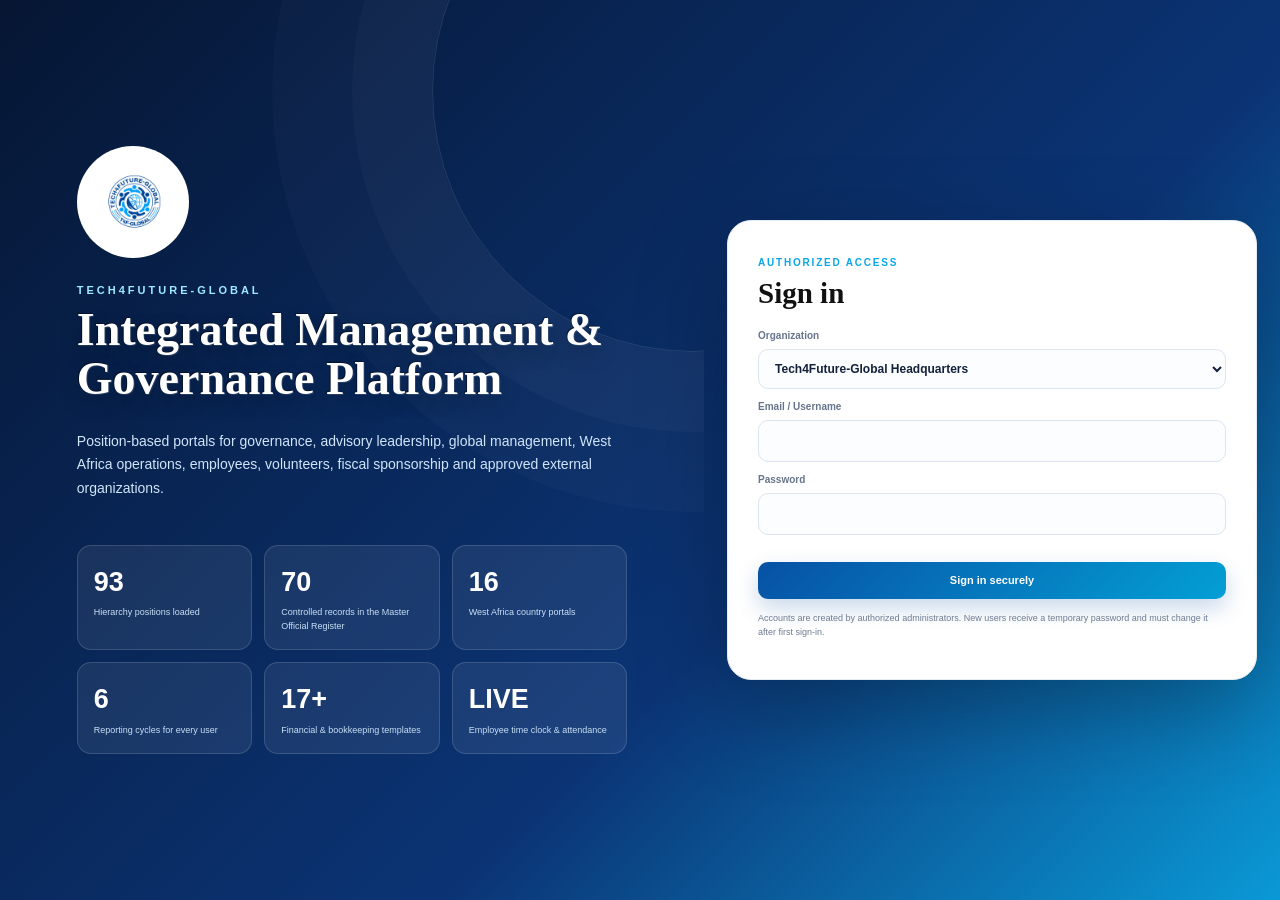
==== commit 008452f0: "Map /admin/ route to Django admin and remove Use Initial Super Admin button" ====
--- a/index.html
+++ b/index.html
@@ -50,7 +50,7 @@
     <label>Email / Username<input id="loginEmail" required autocomplete="username"></label>
     <label>Password<input id="loginPassword" required type="password" autocomplete="current-password"></label>
     <div id="loginError" class="form-error"></div>
-    <button class="btn primary full">Sign in securely</button><button class="btn secondary full" type="button" onclick="fillInitialAdminLogin()">Use Initial Super Admin</button>
+    <button class="btn primary full">Sign in securely</button>
     <p class="login-help">Accounts are created by authorized administrators. New users receive a temporary password and must change it after first sign-in.</p>
   </form>
 </section>
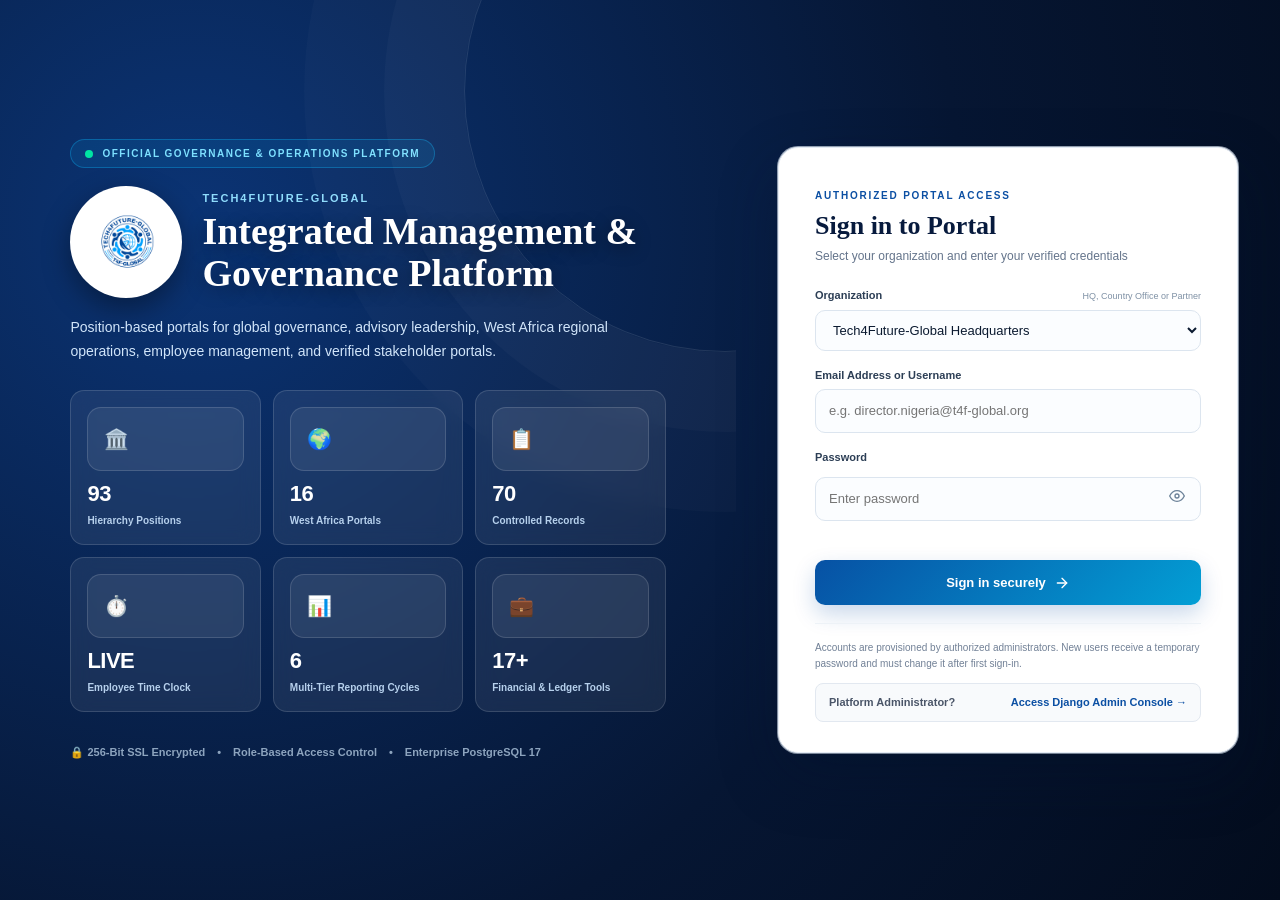
==== commit 0350adbe: "Modernize landing page with categorized org optgroups, smart detector, password toggle, and executiv" ====
--- a/index.html
+++ b/index.html
@@ -30,29 +30,117 @@
 
 <section id="loginScreen" class="login-screen hidden">
   <div class="login-visual">
-    <img src="assets/t4f-global-logo.jpg" alt="Tech4Future-Global logo">
-    <span>TECH4FUTURE-GLOBAL</span>
-    <h1>Integrated Management & Governance Platform</h1>
-    <p>Position-based portals for governance, advisory leadership, global management, West Africa operations, employees, volunteers, fiscal sponsorship and approved external organizations.</p>
+    <div class="brand-pill">
+      <span class="live-pulse"></span>
+      <span>OFFICIAL GOVERNANCE &amp; OPERATIONS PLATFORM</span>
+    </div>
+    <div class="logo-title-row">
+      <img src="assets/t4f-global-logo.jpg" alt="Tech4Future-Global Logo" class="portal-crest">
+      <div>
+        <span class="brand-sub">TECH4FUTURE-GLOBAL</span>
+        <h1>Integrated Management &amp; Governance Platform</h1>
+      </div>
+    </div>
+    <p class="brand-desc">Position-based portals for global governance, advisory leadership, West Africa regional operations, employee management, and verified stakeholder portals.</p>
+    
     <div class="login-features">
-      <div><b>93</b><span>Hierarchy positions loaded</span></div>
-      <div><b>70</b><span>Controlled records in the Master Official Register</span></div>
-      <div><b>16</b><span>West Africa country portals</span></div>
-      <div><b>6</b><span>Reporting cycles for every user</span></div>
-      <div><b>17+</b><span>Financial & bookkeeping templates</span></div>
-      <div><b>LIVE</b><span>Employee time clock & attendance</span></div>
+      <div class="feature-card">
+        <div class="feature-icon">🏛️</div>
+        <b>93</b>
+        <span>Hierarchy Positions</span>
+      </div>
+      <div class="feature-card">
+        <div class="feature-icon">🌍</div>
+        <b>16</b>
+        <span>West Africa Portals</span>
+      </div>
+      <div class="feature-card">
+        <div class="feature-icon">📋</div>
+        <b>70</b>
+        <span>Controlled Records</span>
+      </div>
+      <div class="feature-card">
+        <div class="feature-icon">⏱️</div>
+        <b>LIVE</b>
+        <span>Employee Time Clock</span>
+      </div>
+      <div class="feature-card">
+        <div class="feature-icon">📊</div>
+        <b>6</b>
+        <span>Multi-Tier Reporting Cycles</span>
+      </div>
+      <div class="feature-card">
+        <div class="feature-icon">💼</div>
+        <b>17+</b>
+        <span>Financial &amp; Ledger Tools</span>
+      </div>
+    </div>
+
+    <div class="visual-footer">
+      <span>🔒 256-Bit SSL Encrypted</span>
+      <span>•</span>
+      <span>Role-Based Access Control</span>
+      <span>•</span>
+      <span>Enterprise PostgreSQL 17</span>
     </div>
   </div>
-  <form id="loginForm" class="login-card">
-    <span class="eyebrow">AUTHORIZED ACCESS</span>
-    <h2>Sign in</h2>
-    <label>Organization<select id="loginOrg" required></select></label>
-    <label>Email / Username<input id="loginEmail" required autocomplete="username"></label>
-    <label>Password<input id="loginPassword" required type="password" autocomplete="current-password"></label>
-    <div id="loginError" class="form-error"></div>
-    <button class="btn primary full">Sign in securely</button>
-    <p class="login-help">Accounts are created by authorized administrators. New users receive a temporary password and must change it after first sign-in.</p>
-  </form>
+
+  <div class="login-panel">
+    <form id="loginForm" class="login-card">
+      <div class="card-top">
+        <span class="eyebrow">AUTHORIZED PORTAL ACCESS</span>
+        <h2>Sign in to Portal</h2>
+        <p class="card-subtitle">Select your organization and enter your verified credentials</p>
+      </div>
+
+      <div class="form-field">
+        <label for="loginOrg">
+          <span class="field-label-text">Organization</span>
+          <span class="field-hint">HQ, Country Office or Partner</span>
+        </label>
+        <div class="select-wrap">
+          <select id="loginOrg" required></select>
+        </div>
+      </div>
+
+      <div class="form-field">
+        <label for="loginEmail">
+          <span class="field-label-text">Email Address or Username</span>
+        </label>
+        <div class="input-wrap">
+          <input id="loginEmail" required autocomplete="username" placeholder="e.g. director.nigeria@t4f-global.org">
+        </div>
+      </div>
+
+      <div class="form-field">
+        <label for="loginPassword">
+          <span class="field-label-text">Password</span>
+        </label>
+        <div class="input-wrap password-wrap">
+          <input id="loginPassword" required type="password" autocomplete="current-password" placeholder="Enter password">
+          <button type="button" id="toggleLoginPassword" class="pwd-toggle-btn" title="Toggle password visibility" aria-label="Toggle password visibility">
+            <svg id="eyeIconOpen" width="16" height="16" viewBox="0 0 24 24" fill="none" stroke="currentColor" stroke-width="2" stroke-linecap="round" stroke-linejoin="round"><path d="M1 12s4-8 11-8 11 8 11 8-4 8-11 8-11-8-11-8z"></path><circle cx="12" cy="12" r="3"></circle></svg>
+            <svg id="eyeIconClosed" width="16" height="16" viewBox="0 0 24 24" fill="none" stroke="currentColor" stroke-width="2" stroke-linecap="round" stroke-linejoin="round" style="display:none;"><path d="M17.94 17.94A10.07 10.07 0 0 1 12 20c-7 0-11-8-11-8a18.45 18.45 0 0 1 5.06-5.94M9.9 4.24A9.12 9.12 0 0 1 12 4c7 0 11 8 11 8a18.5 18.5 0 0 1-2.16 3.19m-6.72-1.07a3 3 0 1 1-4.24-4.24"></path><line x1="1" y1="1" x2="23" y2="23"></line></svg>
+          </button>
+        </div>
+      </div>
+
+      <div id="loginError" class="form-error"></div>
+
+      <button type="submit" class="btn primary full login-btn">
+        <span>Sign in securely</span>
+        <svg width="16" height="16" viewBox="0 0 24 24" fill="none" stroke="currentColor" stroke-width="2" stroke-linecap="round" stroke-linejoin="round"><line x1="5" y1="12" x2="19" y2="12"></line><polyline points="12 5 19 12 12 19"></polyline></svg>
+      </button>
+
+      <div class="login-card-foot">
+        <p class="login-help">Accounts are provisioned by authorized administrators. New users receive a temporary password and must change it after first sign-in.</p>
+        <div class="admin-quick-link">
+          <span>Platform Administrator?</span>
+          <a href="/admin/" class="admin-link">Access Django Admin Console &rarr;</a>
+        </div>
+      </div>
+    </form>
+  </div>
 </section>
 
 <div id="portalShell" class="portal hidden">
--- a/styles.css
+++ b/styles.css
@@ -500,3 +500,352 @@
 @media(max-width:700px){
   .attendance-report-grid,.report-view-grid{grid-template-columns:1fr}
 }
+
+/* ==========================================================================
+   ENHANCED LANDING & LOGIN PAGE (portal.t4f-global.org)
+   ========================================================================== */
+.login-screen{
+  min-height:100vh;
+  display:grid;
+  grid-template-columns:1.15fr 0.85fr;
+  background:radial-gradient(circle at 15% 25%, #0b3475 0%, #061633 60%, #030c1d 100%);
+  position:relative;
+  overflow:hidden;
+}
+.login-visual{
+  padding:7vh 5.5vw;
+  color:#fff;
+  display:flex;
+  flex-direction:column;
+  justify-content:center;
+  gap:18px;
+  position:relative;
+  z-index:2;
+}
+.brand-pill{
+  display:inline-flex;
+  align-items:center;
+  gap:9px;
+  padding:6px 14px;
+  background:rgba(8,167,232,0.12);
+  border:1px solid rgba(8,167,232,0.38);
+  border-radius:999px;
+  font-size:10px;
+  font-weight:800;
+  letter-spacing:1.5px;
+  color:#7de0ff;
+  width:fit-content;
+}
+.live-pulse{
+  width:8px;
+  height:8px;
+  border-radius:50%;
+  background:#00e5a3;
+  box-shadow:0 0 0 0 rgba(0,229,163,0.7);
+  animation:livePulse 2s infinite;
+}
+@keyframes livePulse{
+  0%{box-shadow:0 0 0 0 rgba(0,229,163,0.7);}
+  70%{box-shadow:0 0 0 9px rgba(0,229,163,0);}
+  100%{box-shadow:0 0 0 0 rgba(0,229,163,0);}
+}
+.logo-title-row{
+  display:flex;
+  align-items:center;
+  gap:20px;
+}
+.portal-crest{
+  width:78px;
+  height:78px;
+  border-radius:50%;
+  object-fit:cover;
+  background:#fff;
+  border:3px solid rgba(255,255,255,0.85);
+  box-shadow:0 10px 28px rgba(0,0,0,0.38);
+  flex-shrink:0;
+}
+.brand-sub{
+  display:block;
+  font-size:11px;
+  font-weight:800;
+  letter-spacing:2px;
+  color:#8fdcfc;
+  margin-bottom:4px;
+}
+.logo-title-row h1{
+  margin:0;
+  font:700 38px/1.1 Georgia,serif;
+  color:#ffffff;
+  text-shadow:0 4px 18px rgba(0,0,0,0.4);
+}
+.brand-desc{
+  font-size:14px;
+  line-height:1.7;
+  color:#d4e5f7;
+  max-width:620px;
+  margin:0;
+}
+.login-screen .login-features{
+  display:grid;
+  grid-template-columns:repeat(3,1fr);
+  gap:12px;
+  max-width:620px;
+  margin-top:8px;
+}
+.feature-card{
+  background:rgba(255,255,255,0.06);
+  backdrop-filter:blur(10px);
+  -webkit-backdrop-filter:blur(10px);
+  border:1px solid rgba(255,255,255,0.14);
+  border-radius:14px;
+  padding:14px 16px;
+  transition:transform .2s ease, background .2s ease, border-color .2s ease;
+}
+.feature-card:hover{
+  background:rgba(255,255,255,0.11);
+  transform:translateY(-2px);
+  border-color:rgba(8,167,232,0.45);
+}
+.feature-icon{
+  font-size:20px;
+  margin-bottom:6px;
+}
+.feature-card b{
+  display:block;
+  font-size:22px;
+  font-weight:800;
+  color:#ffffff;
+  letter-spacing:-0.5px;
+}
+.feature-card span{
+  display:block;
+  font-size:10px;
+  font-weight:600;
+  color:#b7d1ed;
+  margin-top:3px;
+}
+.visual-footer{
+  display:flex;
+  align-items:center;
+  gap:12px;
+  font-size:11px;
+  font-weight:600;
+  color:#8da4be;
+  margin-top:14px;
+}
+.login-panel{
+  display:flex;
+  align-items:center;
+  justify-content:center;
+  padding:40px 24px;
+  position:relative;
+  z-index:2;
+}
+.login-screen .login-card{
+  background:#ffffff;
+  border-radius:20px;
+  padding:36px 36px 30px;
+  box-shadow:0 24px 60px rgba(4,20,47,0.32), 0 0 0 1px rgba(220,229,239,0.7);
+  width:100%;
+  max-width:460px;
+}
+.card-top{
+  margin-bottom:22px;
+}
+.card-top .eyebrow{
+  font-size:10px;
+  font-weight:900;
+  letter-spacing:1.8px;
+  color:#0b4fa3;
+}
+.card-top h2{
+  font:700 26px Georgia,serif;
+  color:#071a3d;
+  margin:6px 0 6px;
+}
+.card-subtitle{
+  font-size:12px;
+  color:#64748b;
+  margin:0;
+  line-height:1.5;
+}
+.form-field{
+  margin-bottom:16px;
+}
+.form-field label{
+  display:flex;
+  justify-content:space-between;
+  align-items:baseline;
+  font-size:11px;
+  font-weight:700;
+  color:#2c3e55;
+  margin-bottom:6px;
+}
+.field-hint{
+  font-size:9px;
+  font-weight:500;
+  color:#7f91a5;
+}
+.select-wrap, .input-wrap{
+  position:relative;
+  width:100%;
+}
+.select-wrap select, .input-wrap input{
+  width:100%;
+  padding:11px 13px;
+  border:1.5px solid #dce5ef;
+  border-radius:10px;
+  background:#fbfdff;
+  font-size:13px;
+  color:#0b1a30;
+  outline:none;
+  transition:border-color .18s, box-shadow .18s, background .18s;
+  box-sizing:border-box;
+}
+.select-wrap select:focus, .input-wrap input:focus{
+  border-color:#0b4fa3;
+  box-shadow:0 0 0 3px rgba(11,79,163,0.14);
+  background:#ffffff;
+}
+.select-wrap select optgroup{
+  font-weight:800;
+  color:#071a3d;
+  background:#eef5fc;
+  padding:6px 0;
+}
+.select-wrap select option{
+  font-weight:500;
+  color:#1e293b;
+  background:#ffffff;
+  padding:6px 12px;
+}
+.password-wrap{
+  display:flex;
+  align-items:center;
+  position:relative;
+}
+.password-wrap input{
+  padding-right:44px;
+}
+.pwd-toggle-btn{
+  position:absolute;
+  right:9px;
+  top:50%;
+  transform:translateY(-50%);
+  background:transparent;
+  border:none;
+  padding:7px;
+  cursor:pointer;
+  color:#6c8299;
+  display:flex;
+  align-items:center;
+  justify-content:center;
+  border-radius:6px;
+  transition:color .15s, background .15s;
+}
+.pwd-toggle-btn:hover{
+  color:#0b4fa3;
+  background:#eef5ff;
+}
+.login-btn{
+  display:flex;
+  align-items:center;
+  justify-content:center;
+  gap:8px;
+  padding:13px 20px;
+  font-size:13px;
+  font-weight:700;
+  border-radius:10px;
+  border:0;
+  color:#ffffff;
+  background:linear-gradient(135deg, #0b4fa3 0%, #0890cc 100%);
+  box-shadow:0 8px 20px rgba(11,79,163,0.28);
+  cursor:pointer;
+  transition:transform .15s, box-shadow .15s;
+  margin-top:6px;
+  width:100%;
+}
+.login-btn:hover{
+  transform:translateY(-1px);
+  box-shadow:0 10px 24px rgba(11,79,163,0.36);
+}
+.login-card-foot{
+  margin-top:18px;
+  padding-top:16px;
+  border-top:1px solid #edf2f7;
+}
+.login-card-foot .login-help{
+  font-size:10px;
+  line-height:1.55;
+  color:#718096;
+  margin:0 0 12px;
+}
+.admin-quick-link{
+  display:flex;
+  align-items:center;
+  justify-content:space-between;
+  font-size:11px;
+  padding:10px 13px;
+  background:#f8fafc;
+  border-radius:8px;
+  border:1px solid #e2e8f0;
+}
+.admin-quick-link span{
+  color:#4a5568;
+  font-weight:600;
+}
+.admin-link{
+  color:#0b4fa3;
+  font-weight:700;
+  text-decoration:none;
+  transition:color .15s;
+}
+.admin-link:hover{
+  color:#073468;
+  text-decoration:underline;
+}
+
+@media(max-width:980px){
+  .login-screen{
+    grid-template-columns:1fr;
+  }
+  .login-visual{
+    padding:40px 24px 20px;
+  }
+  .login-screen .login-features{
+    grid-template-columns:repeat(2,1fr);
+  }
+  .login-panel{
+    padding:20px 24px 40px;
+  }
+}
+@media(max-width:540px){
+  .logo-title-row{
+    flex-direction:column;
+    align-items:flex-start;
+    gap:12px;
+  }
+  .portal-crest{
+    width:62px;
+    height:62px;
+  }
+  .logo-title-row h1{
+    font-size:28px;
+  }
+  .login-screen .login-features{
+    grid-template-columns:1fr;
+  }
+  .visual-footer{
+    flex-direction:column;
+    align-items:flex-start;
+    gap:6px;
+  }
+  .login-screen .login-card{
+    padding:24px 20px;
+  }
+  .admin-quick-link{
+    flex-direction:column;
+    align-items:flex-start;
+    gap:6px;
+  }
+}
